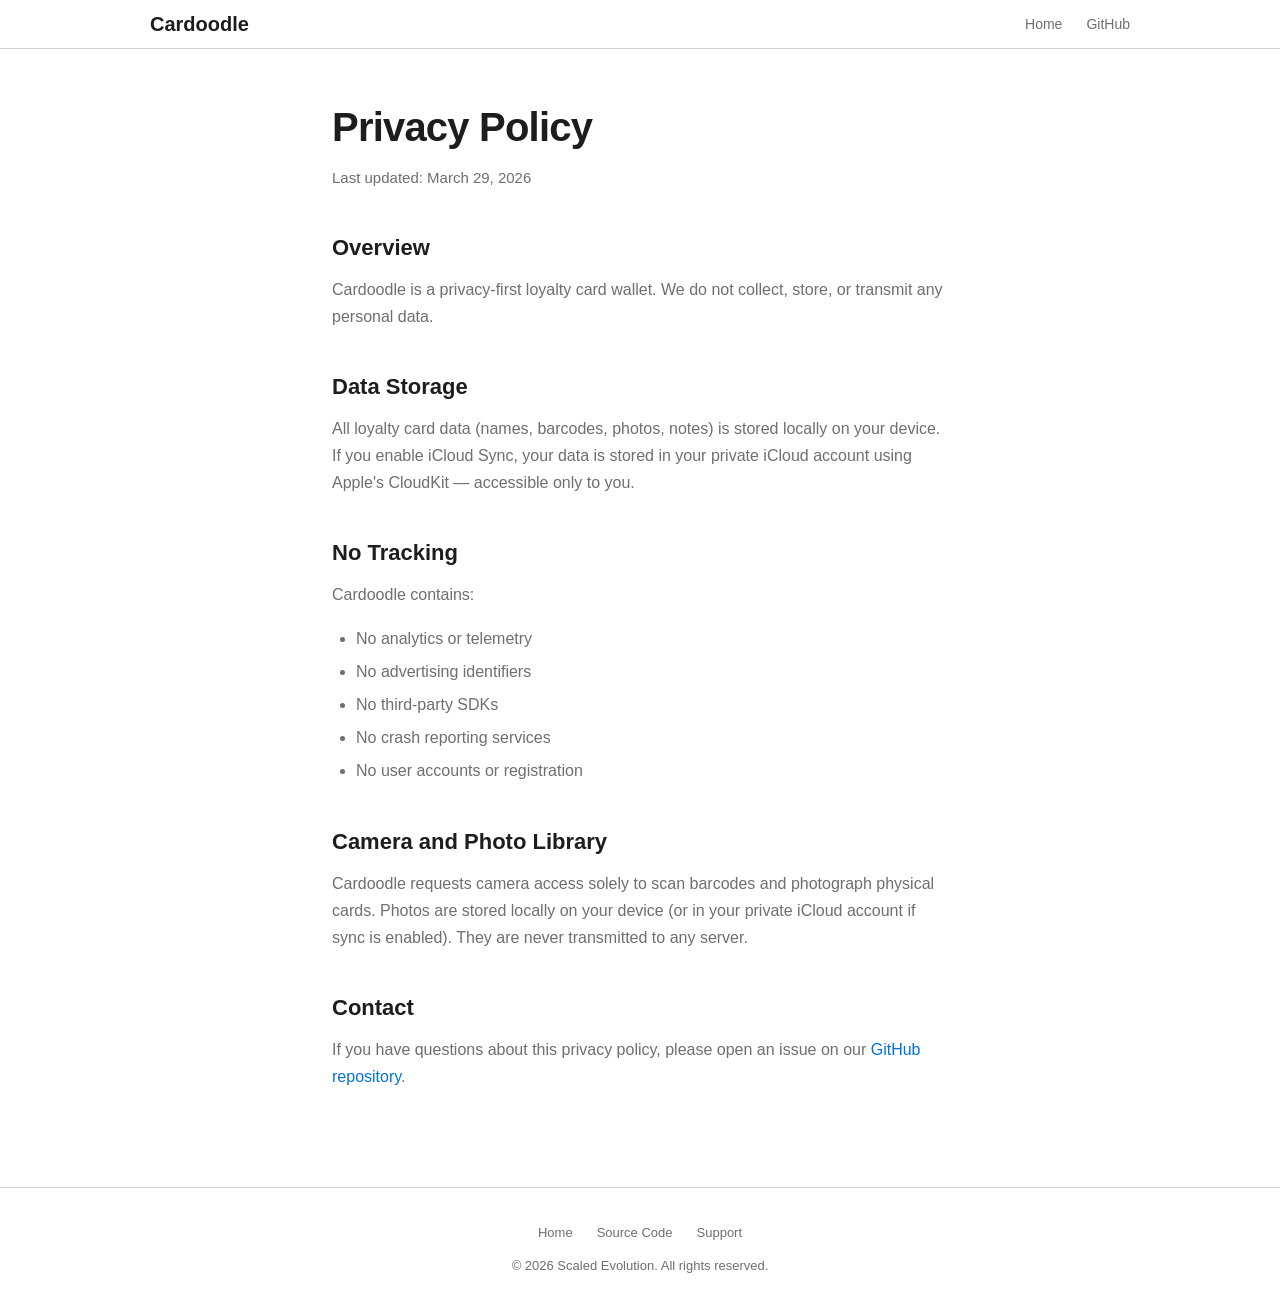
==== privacy.html @ b1c8ed81 "cardoodle landing page" ====
<!DOCTYPE html>
<html lang="en">
<head>
  <meta charset="UTF-8">
  <meta name="viewport" content="width=device-width, initial-scale=1.0">
  <title>Privacy Policy — Cardoodle</title>
  <meta name="description" content="Cardoodle privacy policy. Zero tracking, no analytics, no third-party SDKs.">
  <link rel="stylesheet" href="style.css">
</head>
<body>

  <nav class="nav">
    <div class="nav-inner">
      <a href="./" class="nav-brand">Cardoodle</a>
      <ul class="nav-links">
        <li><a href="./">Home</a></li>
        <li><a href="https://github.com/aykutaras/cardoodle">GitHub</a></li>
      </ul>
    </div>
  </nav>

  <main class="page-content">
    <h1>Privacy Policy</h1>
    <p class="last-updated">Last updated: March 29, 2026</p>

    <h2>Overview</h2>
    <p>
      Cardoodle is a privacy-first loyalty card wallet. We do not collect, store, or transmit any personal data.
    </p>

    <h2>Data Storage</h2>
    <p>
      All loyalty card data (names, barcodes, photos, notes) is stored locally on your device.
      If you enable iCloud Sync, your data is stored in your private iCloud account using
      Apple's CloudKit — accessible only to you.
    </p>

    <h2>No Tracking</h2>
    <p>Cardoodle contains:</p>
    <ul>
      <li>No analytics or telemetry</li>
      <li>No advertising identifiers</li>
      <li>No third-party SDKs</li>
      <li>No crash reporting services</li>
      <li>No user accounts or registration</li>
    </ul>

    <h2>Camera and Photo Library</h2>
    <p>
      Cardoodle requests camera access solely to scan barcodes and photograph physical cards.
      Photos are stored locally on your device (or in your private iCloud account if sync is enabled).
      They are never transmitted to any server.
    </p>

    <h2>Contact</h2>
    <p>
      If you have questions about this privacy policy, please open an issue on our
      <a href="https://github.com/aykutaras/cardoodle">GitHub repository</a>.
    </p>
  </main>

  <footer class="footer">
    <div class="footer-inner">
      <ul class="footer-links">
        <li><a href="./">Home</a></li>
        <li><a href="https://github.com/aykutaras/cardoodle">Source Code</a></li>
        <li><a href="https://github.com/aykutaras/cardoodle/issues">Support</a></li>
      </ul>
      <p class="footer-copy">&copy; 2026 Scaled Evolution. All rights reserved.</p>
    </div>
  </footer>

</body>
</html>
---- style.css ----
:root {
  --bg: #ffffff;
  --bg-secondary: #f5f5f7;
  --text: #1d1d1f;
  --text-secondary: #6e6e73;
  --accent: #0071e3;
  --accent-hover: #0077ed;
  --card-bg: #ffffff;
  --card-border: #d2d2d7;
  --hero-gradient: linear-gradient(180deg, #f5f5f7 0%, #ffffff 100%);
  --privacy-badge: #34c759;
}

@media (prefers-color-scheme: dark) {
  :root {
    --bg: #000000;
    --bg-secondary: #1c1c1e;
    --text: #f5f5f7;
    --text-secondary: #a1a1a6;
    --accent: #2997ff;
    --accent-hover: #40a9ff;
    --card-bg: #1c1c1e;
    --card-border: #38383a;
    --hero-gradient: linear-gradient(180deg, #1c1c1e 0%, #000000 100%);
    --privacy-badge: #30d158;
  }
}

* {
  margin: 0;
  padding: 0;
  box-sizing: border-box;
}

html {
  font-size: 16px;
  scroll-behavior: smooth;
}

body {
  font-family: -apple-system, BlinkMacSystemFont, "SF Pro Display", "SF Pro Text", "Helvetica Neue", Arial, sans-serif;
  background-color: var(--bg);
  color: var(--text);
  line-height: 1.5;
  -webkit-font-smoothing: antialiased;
}

a {
  color: var(--accent);
  text-decoration: none;
}

a:hover {
  color: var(--accent-hover);
  text-decoration: underline;
}

/* Navigation */
.nav {
  position: sticky;
  top: 0;
  z-index: 100;
  background-color: rgba(255, 255, 255, 0.8);
  backdrop-filter: saturate(180%) blur(20px);
  -webkit-backdrop-filter: saturate(180%) blur(20px);
  border-bottom: 1px solid var(--card-border);
  padding: 0 2rem;
}

@media (prefers-color-scheme: dark) {
  .nav {
    background-color: rgba(0, 0, 0, 0.8);
  }
}

.nav-inner {
  max-width: 980px;
  margin: 0 auto;
  display: flex;
  align-items: center;
  justify-content: space-between;
  height: 48px;
}

.nav-brand {
  font-size: 1.25rem;
  font-weight: 600;
  color: var(--text);
  text-decoration: none;
}

.nav-brand:hover {
  color: var(--text);
  text-decoration: none;
}

.nav-links {
  display: flex;
  gap: 1.5rem;
  list-style: none;
}

.nav-links a {
  font-size: 0.875rem;
  color: var(--text-secondary);
}

.nav-links a:hover {
  color: var(--text);
  text-decoration: none;
}

/* Hero Section */
.hero {
  background: var(--hero-gradient);
  text-align: center;
  padding: 5rem 2rem 4rem;
}

.hero-icon {
  width: 128px;
  height: 128px;
  border-radius: 28px;
  margin-bottom: 1.5rem;
  box-shadow: 0 4px 24px rgba(0, 0, 0, 0.12);
}

.hero h1 {
  font-size: 3rem;
  font-weight: 700;
  letter-spacing: -0.02em;
  margin-bottom: 0.75rem;
}

.hero .tagline {
  font-size: 1.25rem;
  color: var(--text-secondary);
  max-width: 600px;
  margin: 0 auto 2rem;
  line-height: 1.6;
}

.badge-row {
  display: flex;
  justify-content: center;
  gap: 1rem;
  flex-wrap: wrap;
}

.badge {
  display: inline-flex;
  align-items: center;
  gap: 0.375rem;
  background-color: var(--card-bg);
  border: 1px solid var(--card-border);
  border-radius: 100px;
  padding: 0.5rem 1rem;
  font-size: 0.875rem;
  color: var(--text-secondary);
}

.badge-dot {
  width: 8px;
  height: 8px;
  border-radius: 50%;
  background-color: var(--privacy-badge);
  flex-shrink: 0;
}

/* Sections */
.section {
  max-width: 980px;
  margin: 0 auto;
  padding: 5rem 2rem;
}

.section-title {
  font-size: 2rem;
  font-weight: 600;
  letter-spacing: -0.01em;
  text-align: center;
  margin-bottom: 0.5rem;
}

.section-subtitle {
  text-align: center;
  color: var(--text-secondary);
  font-size: 1.125rem;
  margin-bottom: 3rem;
}

/* Features Grid */
.features-grid {
  display: grid;
  grid-template-columns: repeat(auto-fit, minmax(280px, 1fr));
  gap: 1.5rem;
}

.feature-card {
  background-color: var(--card-bg);
  border: 1px solid var(--card-border);
  border-radius: 16px;
  padding: 2rem;
}

.feature-icon {
  font-size: 2rem;
  margin-bottom: 0.75rem;
  display: block;
}

.feature-card h3 {
  font-size: 1.125rem;
  font-weight: 600;
  margin-bottom: 0.5rem;
}

.feature-card p {
  color: var(--text-secondary);
  font-size: 0.9375rem;
  line-height: 1.5;
}

/* Privacy Banner */
.privacy-banner {
  background-color: var(--bg-secondary);
  border-radius: 20px;
  padding: 3rem 2rem;
  text-align: center;
  max-width: 980px;
  margin: 0 auto 5rem;
}

.privacy-banner h2 {
  font-size: 1.75rem;
  font-weight: 600;
  margin-bottom: 1rem;
}

.privacy-banner p {
  color: var(--text-secondary);
  font-size: 1.0625rem;
  max-width: 640px;
  margin: 0 auto 1.5rem;
  line-height: 1.6;
}

.privacy-list {
  display: flex;
  justify-content: center;
  gap: 2rem;
  flex-wrap: wrap;
  list-style: none;
  margin-bottom: 1.5rem;
}

.privacy-list li {
  display: flex;
  align-items: center;
  gap: 0.5rem;
  font-size: 0.9375rem;
  color: var(--text-secondary);
}

.privacy-check {
  color: var(--privacy-badge);
  font-weight: 700;
}

.btn {
  display: inline-block;
  padding: 0.75rem 1.5rem;
  border-radius: 100px;
  font-size: 0.9375rem;
  font-weight: 500;
  transition: background-color 0.2s;
}

.btn-primary {
  background-color: var(--accent);
  color: #fff;
}

.btn-primary:hover {
  background-color: var(--accent-hover);
  color: #fff;
  text-decoration: none;
}

.btn-secondary {
  background-color: var(--bg-secondary);
  color: var(--text);
  border: 1px solid var(--card-border);
}

.btn-secondary:hover {
  background-color: var(--card-border);
  text-decoration: none;
}

/* Open Source Section */
.open-source {
  text-align: center;
  padding: 4rem 2rem;
}

.open-source h2 {
  font-size: 1.75rem;
  font-weight: 600;
  margin-bottom: 0.75rem;
}

.open-source p {
  color: var(--text-secondary);
  font-size: 1.0625rem;
  max-width: 560px;
  margin: 0 auto 1.5rem;
  line-height: 1.6;
}

/* Footer */
.footer {
  border-top: 1px solid var(--card-border);
  padding: 2rem;
  text-align: center;
}

.footer-inner {
  max-width: 980px;
  margin: 0 auto;
  display: flex;
  flex-direction: column;
  align-items: center;
  gap: 0.75rem;
}

.footer-links {
  display: flex;
  gap: 1.5rem;
  list-style: none;
  flex-wrap: wrap;
  justify-content: center;
}

.footer-links a {
  font-size: 0.8125rem;
  color: var(--text-secondary);
}

.footer-links a:hover {
  color: var(--text);
}

.footer-copy {
  font-size: 0.8125rem;
  color: var(--text-secondary);
}

/* Barcode Types */
.barcode-types {
  display: flex;
  justify-content: center;
  gap: 1rem;
  flex-wrap: wrap;
  margin-top: 2rem;
}

.barcode-tag {
  background-color: var(--bg-secondary);
  border: 1px solid var(--card-border);
  border-radius: 8px;
  padding: 0.375rem 0.75rem;
  font-size: 0.8125rem;
  color: var(--text-secondary);
  font-family: "SF Mono", SFMono-Regular, Menlo, Consolas, monospace;
}

/* Privacy Page */
.page-content {
  max-width: 680px;
  margin: 0 auto;
  padding: 3rem 2rem 5rem;
}

.page-content h1 {
  font-size: 2.5rem;
  font-weight: 700;
  letter-spacing: -0.02em;
  margin-bottom: 0.5rem;
}

.page-content .last-updated {
  color: var(--text-secondary);
  font-size: 0.9375rem;
  margin-bottom: 2.5rem;
}

.page-content h2 {
  font-size: 1.375rem;
  font-weight: 600;
  margin-top: 2.5rem;
  margin-bottom: 0.75rem;
}

.page-content p {
  color: var(--text-secondary);
  font-size: 1rem;
  line-height: 1.7;
  margin-bottom: 1rem;
}

.page-content ul {
  color: var(--text-secondary);
  font-size: 1rem;
  line-height: 1.7;
  padding-left: 1.5rem;
  margin-bottom: 1rem;
}

.page-content li {
  margin-bottom: 0.375rem;
}

/* Responsive */
@media (max-width: 600px) {
  .hero h1 {
    font-size: 2rem;
  }

  .hero .tagline {
    font-size: 1.0625rem;
  }

  .section-title {
    font-size: 1.5rem;
  }

  .privacy-list {
    flex-direction: column;
    align-items: center;
    gap: 0.75rem;
  }

  .nav-links {
    gap: 1rem;
  }

  .page-content h1 {
    font-size: 1.75rem;
  }
}
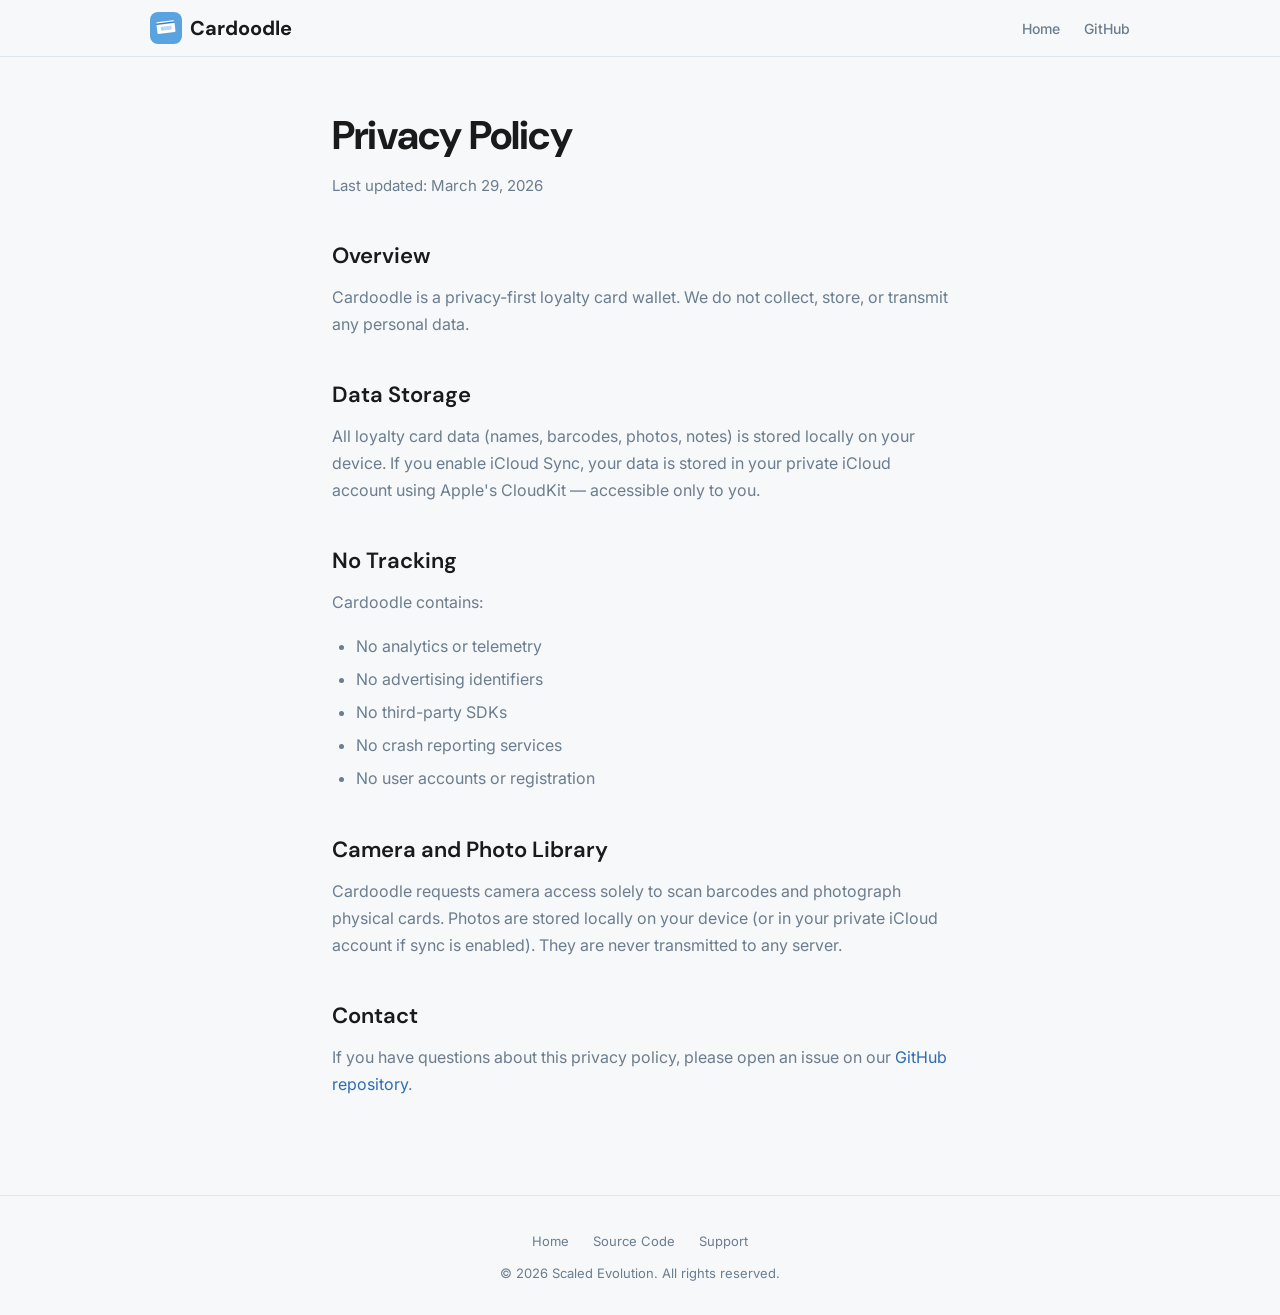
==== commit 7b9ff515: "new style" ====
--- a/privacy.html
+++ b/privacy.html
@@ -5,13 +5,19 @@
   <meta name="viewport" content="width=device-width, initial-scale=1.0">
   <title>Privacy Policy — Cardoodle</title>
   <meta name="description" content="Cardoodle privacy policy. Zero tracking, no analytics, no third-party SDKs.">
+  <link rel="preconnect" href="https://fonts.googleapis.com">
+  <link rel="preconnect" href="https://fonts.gstatic.com" crossorigin>
+  <link href="https://fonts.googleapis.com/css2?family=DM+Sans:wght@500;700&family=Inter:wght@400;500;600&display=swap" rel="stylesheet">
   <link rel="stylesheet" href="style.css">
 </head>
 <body>
 
   <nav class="nav">
     <div class="nav-inner">
-      <a href="./" class="nav-brand">Cardoodle</a>
+      <a href="./" class="nav-brand">
+        <img src="img/cardoodle.png" alt="Cardoodle" class="nav-logo">
+        Cardoodle
+      </a>
       <ul class="nav-links">
         <li><a href="./">Home</a></li>
         <li><a href="https://github.com/aykutaras/cardoodle">GitHub</a></li>
--- a/style.css
+++ b/style.css
@@ -1,28 +1,38 @@
 :root {
-  --bg: #ffffff;
-  --bg-secondary: #f5f5f7;
-  --text: #1d1d1f;
-  --text-secondary: #6e6e73;
-  --accent: #0071e3;
-  --accent-hover: #0077ed;
-  --card-bg: #ffffff;
-  --card-border: #d2d2d7;
-  --hero-gradient: linear-gradient(180deg, #f5f5f7 0%, #ffffff 100%);
-  --privacy-badge: #34c759;
+  --primary: #2D6CB5;
+  --primary-light: #E8F1FA;
+  --primary-dark: #1E4A7A;
+  --primary-muted: #A7C7E7;
+  --accent: #E8913A;
+  --accent-hover: #D07E2E;
+  --bg: #F6F8FA;
+  --bg-secondary: #FFFFFF;
+  --text: #1A1A1A;
+  --text-secondary: #6B7D8E;
+  --card-bg: #FFFFFF;
+  --card-border: rgba(45, 108, 181, 0.12);
+  --hero-gradient: linear-gradient(160deg, #E8F1FA 0%, #F6F8FA 50%, #FFF5EB 100%);
+  --privacy-badge: #2E9B54;
+  --nav-bg: rgba(246, 248, 250, 0.85);
 }
 
 @media (prefers-color-scheme: dark) {
   :root {
-    --bg: #000000;
-    --bg-secondary: #1c1c1e;
-    --text: #f5f5f7;
-    --text-secondary: #a1a1a6;
-    --accent: #2997ff;
-    --accent-hover: #40a9ff;
-    --card-bg: #1c1c1e;
-    --card-border: #38383a;
-    --hero-gradient: linear-gradient(180deg, #1c1c1e 0%, #000000 100%);
-    --privacy-badge: #30d158;
+    --primary: #5DA3E6;
+    --primary-light: #1A2D42;
+    --primary-dark: #89BEF0;
+    --primary-muted: #3D6A9E;
+    --accent: #F0A856;
+    --accent-hover: #E8913A;
+    --bg: #0F1419;
+    --bg-secondary: #1A2029;
+    --text: #F0F0F0;
+    --text-secondary: #94A3B3;
+    --card-bg: #1A2029;
+    --card-border: rgba(93, 163, 230, 0.15);
+    --hero-gradient: linear-gradient(160deg, #1A2D42 0%, #0F1419 50%, #2A1F14 100%);
+    --privacy-badge: #4FC97A;
+    --nav-bg: rgba(15, 20, 25, 0.85);
   }
 }
 
@@ -38,20 +48,24 @@
 }
 
 body {
-  font-family: -apple-system, BlinkMacSystemFont, "SF Pro Display", "SF Pro Text", "Helvetica Neue", Arial, sans-serif;
+  font-family: 'Inter', -apple-system, BlinkMacSystemFont, sans-serif;
   background-color: var(--bg);
   color: var(--text);
   line-height: 1.5;
   -webkit-font-smoothing: antialiased;
 }
 
+h1, h2, h3, .nav-brand {
+  font-family: 'DM Sans', -apple-system, BlinkMacSystemFont, sans-serif;
+}
+
 a {
-  color: var(--accent);
+  color: var(--primary);
   text-decoration: none;
 }
 
 a:hover {
-  color: var(--accent-hover);
+  color: var(--primary-dark);
   text-decoration: underline;
 }
 
@@ -60,33 +74,30 @@
   position: sticky;
   top: 0;
   z-index: 100;
-  background-color: rgba(255, 255, 255, 0.8);
+  background-color: var(--nav-bg);
   backdrop-filter: saturate(180%) blur(20px);
   -webkit-backdrop-filter: saturate(180%) blur(20px);
   border-bottom: 1px solid var(--card-border);
   padding: 0 2rem;
 }
 
-@media (prefers-color-scheme: dark) {
-  .nav {
-    background-color: rgba(0, 0, 0, 0.8);
-  }
-}
-
 .nav-inner {
   max-width: 980px;
   margin: 0 auto;
   display: flex;
   align-items: center;
   justify-content: space-between;
-  height: 48px;
+  height: 56px;
 }
 
 .nav-brand {
   font-size: 1.25rem;
-  font-weight: 600;
+  font-weight: 700;
   color: var(--text);
   text-decoration: none;
+  display: inline-flex;
+  align-items: center;
+  gap: 0.5rem;
 }
 
 .nav-brand:hover {
@@ -94,6 +105,12 @@
   text-decoration: none;
 }
 
+.nav-logo {
+  width: 32px;
+  height: 32px;
+  border-radius: 8px;
+}
+
 .nav-links {
   display: flex;
   gap: 1.5rem;
@@ -103,6 +120,7 @@
 .nav-links a {
   font-size: 0.875rem;
   color: var(--text-secondary);
+  font-weight: 500;
 }
 
 .nav-links a:hover {
@@ -113,37 +131,48 @@
 /* Hero Section */
 .hero {
   background: var(--hero-gradient);
-  text-align: center;
   padding: 5rem 2rem 4rem;
+  display: flex;
+  align-items: center;
+  justify-content: center;
+  gap: 4rem;
+}
+
+.hero-content {
+  text-align: left;
+  max-width: 480px;
 }
 
 .hero-icon {
-  width: 128px;
-  height: 128px;
-  border-radius: 28px;
-  margin-bottom: 1.5rem;
-  box-shadow: 0 4px 24px rgba(0, 0, 0, 0.12);
+  width: 96px;
+  height: 96px;
+  border-radius: 22px;
+  margin-bottom: 1.25rem;
+  box-shadow: 0 8px 32px rgba(45, 108, 181, 0.2);
 }
 
 .hero h1 {
-  font-size: 3rem;
+  font-size: 3.25rem;
   font-weight: 700;
-  letter-spacing: -0.02em;
+  letter-spacing: -0.03em;
   margin-bottom: 0.75rem;
+  background: linear-gradient(135deg, var(--primary) 0%, var(--primary-dark) 100%);
+  -webkit-background-clip: text;
+  -webkit-text-fill-color: transparent;
+  background-clip: text;
 }
 
 .hero .tagline {
-  font-size: 1.25rem;
-  color: var(--text-secondary);
-  max-width: 600px;
-  margin: 0 auto 2rem;
-  line-height: 1.6;
+  font-size: 1.125rem;
+  color: var(--text-secondary);
+  max-width: 440px;
+  margin-bottom: 1.75rem;
+  line-height: 1.7;
 }
 
 .badge-row {
   display: flex;
-  justify-content: center;
-  gap: 1rem;
+  gap: 0.75rem;
   flex-wrap: wrap;
 }
 
@@ -155,8 +184,9 @@
   border: 1px solid var(--card-border);
   border-radius: 100px;
   padding: 0.5rem 1rem;
-  font-size: 0.875rem;
-  color: var(--text-secondary);
+  font-size: 0.8125rem;
+  color: var(--text-secondary);
+  font-weight: 500;
 }
 
 .badge-dot {
@@ -167,6 +197,199 @@
   flex-shrink: 0;
 }
 
+/* Device Mockups */
+.hero-devices {
+  position: relative;
+  flex-shrink: 0;
+}
+
+.device-iphone {
+  position: relative;
+  z-index: 2;
+}
+
+.device-frame {
+  width: 260px;
+  height: 530px;
+  background: #1A1A1A;
+  border-radius: 40px;
+  padding: 12px;
+  box-shadow:
+    0 20px 60px rgba(0, 0, 0, 0.25),
+    inset 0 0 0 2px rgba(255, 255, 255, 0.1);
+  position: relative;
+}
+
+.device-notch {
+  width: 100px;
+  height: 28px;
+  background: #1A1A1A;
+  border-radius: 0 0 18px 18px;
+  position: absolute;
+  top: 12px;
+  left: 50%;
+  transform: translateX(-50%);
+  z-index: 2;
+}
+
+.device-screen {
+  width: 100%;
+  height: 100%;
+  background: var(--bg);
+  border-radius: 30px;
+  overflow: hidden;
+  position: relative;
+}
+
+.screen-placeholder {
+  padding: 48px 16px 16px;
+  display: flex;
+  flex-direction: column;
+  gap: 10px;
+}
+
+.screen-header {
+  font-family: 'DM Sans', sans-serif;
+  font-size: 18px;
+  font-weight: 700;
+  color: var(--text);
+  margin-bottom: 4px;
+}
+
+.placeholder-card {
+  background: var(--card-color);
+  border-radius: 14px;
+  height: 72px;
+  position: relative;
+  overflow: hidden;
+}
+
+.placeholder-card::before {
+  content: '';
+  position: absolute;
+  top: 14px;
+  left: 16px;
+  width: 45%;
+  height: 10px;
+  background: rgba(255, 255, 255, 0.35);
+  border-radius: 5px;
+}
+
+.placeholder-card::after {
+  content: '';
+  display: block;
+  position: absolute;
+  bottom: 14px;
+  left: 16px;
+  width: 55%;
+  height: 16px;
+  background: repeating-linear-gradient(
+    90deg,
+    rgba(255, 255, 255, 0.3) 0px,
+    rgba(255, 255, 255, 0.3) 2px,
+    transparent 2px,
+    transparent 4px
+  );
+  border-radius: 2px;
+}
+
+/* Apple Watch */
+.device-watch {
+  position: absolute;
+  bottom: -10px;
+  right: -70px;
+  z-index: 3;
+}
+
+.watch-frame {
+  width: 130px;
+  height: 162px;
+  background: #2A2A2A;
+  border-radius: 32px;
+  padding: 10px;
+  box-shadow:
+    0 12px 40px rgba(0, 0, 0, 0.2),
+    inset 0 0 0 1.5px rgba(255, 255, 255, 0.08);
+  position: relative;
+}
+
+.watch-crown {
+  width: 6px;
+  height: 22px;
+  background: #3A3A3A;
+  border-radius: 3px;
+  position: absolute;
+  right: -4px;
+  top: 42%;
+  transform: translateY(-50%);
+}
+
+.watch-button {
+  width: 6px;
+  height: 12px;
+  background: #3A3A3A;
+  border-radius: 3px;
+  position: absolute;
+  right: -4px;
+  top: 58%;
+}
+
+.watch-screen {
+  width: 100%;
+  height: 100%;
+  background: #000;
+  border-radius: 24px;
+  overflow: hidden;
+  padding: 14px 10px;
+  display: flex;
+  flex-direction: column;
+  gap: 6px;
+}
+
+.watch-screen-header {
+  font-family: 'DM Sans', sans-serif;
+  font-size: 11px;
+  font-weight: 700;
+  color: #F0F0F0;
+  margin-bottom: 2px;
+}
+
+.placeholder-card-sm {
+  background: var(--card-color);
+  border-radius: 10px;
+  height: 44px;
+  position: relative;
+  overflow: hidden;
+}
+
+.placeholder-card-sm::before {
+  content: '';
+  position: absolute;
+  top: 10px;
+  left: 10px;
+  width: 50%;
+  height: 7px;
+  background: rgba(255, 255, 255, 0.35);
+  border-radius: 3px;
+}
+
+.placeholder-card-sm::after {
+  content: '';
+  position: absolute;
+  bottom: 8px;
+  left: 10px;
+  width: 40%;
+  height: 10px;
+  background: repeating-linear-gradient(
+    90deg,
+    rgba(255, 255, 255, 0.3) 0px,
+    rgba(255, 255, 255, 0.3) 1.5px,
+    transparent 1.5px,
+    transparent 3px
+  );
+  border-radius: 2px;
+}
+
 /* Sections */
 .section {
   max-width: 980px;
@@ -176,8 +399,8 @@
 
 .section-title {
   font-size: 2rem;
-  font-weight: 600;
-  letter-spacing: -0.01em;
+  font-weight: 700;
+  letter-spacing: -0.02em;
   text-align: center;
   margin-bottom: 0.5rem;
 }
@@ -185,7 +408,7 @@
 .section-subtitle {
   text-align: center;
   color: var(--text-secondary);
-  font-size: 1.125rem;
+  font-size: 1.0625rem;
   margin-bottom: 3rem;
 }
 
@@ -201,12 +424,29 @@
   border: 1px solid var(--card-border);
   border-radius: 16px;
   padding: 2rem;
+  transition: transform 0.3s ease, box-shadow 0.3s ease;
+}
+
+.feature-card:hover {
+  transform: translateY(-4px);
+  box-shadow: 0 8px 24px rgba(45, 108, 181, 0.1);
+}
+
+.feature-icon-wrap {
+  width: 48px;
+  height: 48px;
+  border-radius: 12px;
+  background: color-mix(in srgb, var(--icon-color) 12%, transparent);
+  display: flex;
+  align-items: center;
+  justify-content: center;
+  margin-bottom: 0.75rem;
 }
 
 .feature-icon {
-  font-size: 2rem;
-  margin-bottom: 0.75rem;
+  font-size: 1.5rem;
   display: block;
+  line-height: 1;
 }
 
 .feature-card h3 {
@@ -218,23 +458,55 @@
 .feature-card p {
   color: var(--text-secondary);
   font-size: 0.9375rem;
-  line-height: 1.5;
+  line-height: 1.6;
 }
 
 /* Privacy Banner */
+#privacy {
+  padding: 0 2rem 5rem;
+}
+
 .privacy-banner {
-  background-color: var(--bg-secondary);
-  border-radius: 20px;
-  padding: 3rem 2rem;
+  background: linear-gradient(135deg, var(--primary-light) 0%, var(--bg-secondary) 100%);
+  border: 1px solid var(--card-border);
+  border-radius: 24px;
+  padding: 3.5rem 2.5rem;
   text-align: center;
   max-width: 980px;
-  margin: 0 auto 5rem;
+  margin: 0 auto;
+  position: relative;
+  overflow: hidden;
+}
+
+.privacy-banner::before {
+  content: '';
+  position: absolute;
+  top: -50px;
+  right: -50px;
+  width: 180px;
+  height: 180px;
+  background: rgba(46, 155, 84, 0.06);
+  border-radius: 50%;
+  pointer-events: none;
+}
+
+.privacy-banner::after {
+  content: '';
+  position: absolute;
+  bottom: -30px;
+  left: -30px;
+  width: 120px;
+  height: 120px;
+  background: rgba(45, 108, 181, 0.05);
+  border-radius: 50%;
+  pointer-events: none;
 }
 
 .privacy-banner h2 {
   font-size: 1.75rem;
-  font-weight: 600;
+  font-weight: 700;
   margin-bottom: 1rem;
+  position: relative;
 }
 
 .privacy-banner p {
@@ -242,7 +514,8 @@
   font-size: 1.0625rem;
   max-width: 640px;
   margin: 0 auto 1.5rem;
-  line-height: 1.6;
+  line-height: 1.7;
+  position: relative;
 }
 
 .privacy-list {
@@ -252,6 +525,7 @@
   flex-wrap: wrap;
   list-style: none;
   margin-bottom: 1.5rem;
+  position: relative;
 }
 
 .privacy-list li {
@@ -260,53 +534,70 @@
   gap: 0.5rem;
   font-size: 0.9375rem;
   color: var(--text-secondary);
+  font-weight: 500;
 }
 
 .privacy-check {
+  width: 24px;
+  height: 24px;
+  border-radius: 50%;
+  background: rgba(46, 155, 84, 0.12);
   color: var(--privacy-badge);
+  display: inline-flex;
+  align-items: center;
+  justify-content: center;
+  font-size: 0.75rem;
   font-weight: 700;
-}
-
+  flex-shrink: 0;
+}
+
+/* Buttons */
 .btn {
   display: inline-block;
-  padding: 0.75rem 1.5rem;
+  padding: 0.75rem 1.75rem;
   border-radius: 100px;
   font-size: 0.9375rem;
-  font-weight: 500;
-  transition: background-color 0.2s;
+  font-weight: 600;
+  transition: all 0.25s ease;
+  position: relative;
 }
 
 .btn-primary {
   background-color: var(--accent);
   color: #fff;
+  box-shadow: 0 4px 14px rgba(232, 145, 58, 0.3);
 }
 
 .btn-primary:hover {
   background-color: var(--accent-hover);
   color: #fff;
   text-decoration: none;
+  transform: translateY(-1px);
+  box-shadow: 0 6px 20px rgba(232, 145, 58, 0.4);
 }
 
 .btn-secondary {
-  background-color: var(--bg-secondary);
-  color: var(--text);
-  border: 1px solid var(--card-border);
+  background-color: var(--primary-light);
+  color: var(--primary);
+  border: 1px solid rgba(45, 108, 181, 0.2);
 }
 
 .btn-secondary:hover {
-  background-color: var(--card-border);
+  background-color: var(--primary);
+  color: #fff;
   text-decoration: none;
+  transform: translateY(-1px);
 }
 
 /* Open Source Section */
 .open-source {
   text-align: center;
-  padding: 4rem 2rem;
+  padding: 4rem 2rem 5rem;
 }
 
 .open-source h2 {
   font-size: 1.75rem;
-  font-weight: 600;
+  font-weight: 700;
   margin-bottom: 0.75rem;
 }
 
@@ -314,8 +605,21 @@
   color: var(--text-secondary);
   font-size: 1.0625rem;
   max-width: 560px;
-  margin: 0 auto 1.5rem;
-  line-height: 1.6;
+  margin: 0 auto 1.25rem;
+  line-height: 1.7;
+}
+
+.code-block {
+  background: var(--bg-secondary);
+  border: 1px solid var(--card-border);
+  border-radius: 10px;
+  padding: 0.75rem 1.5rem;
+  margin: 0 auto 1.75rem;
+  max-width: 520px;
+  font-family: 'SF Mono', SFMono-Regular, Menlo, Consolas, monospace;
+  font-size: 0.8125rem;
+  color: var(--primary);
+  user-select: all;
 }
 
 /* Footer */
@@ -360,19 +664,25 @@
 .barcode-types {
   display: flex;
   justify-content: center;
-  gap: 1rem;
+  gap: 0.75rem;
   flex-wrap: wrap;
-  margin-top: 2rem;
+  margin-top: 2.5rem;
 }
 
 .barcode-tag {
   background-color: var(--bg-secondary);
   border: 1px solid var(--card-border);
+  border-bottom: 2px solid var(--primary);
   border-radius: 8px;
   padding: 0.375rem 0.75rem;
   font-size: 0.8125rem;
   color: var(--text-secondary);
-  font-family: "SF Mono", SFMono-Regular, Menlo, Consolas, monospace;
+  font-family: 'SF Mono', SFMono-Regular, Menlo, Consolas, monospace;
+  transition: transform 0.2s ease;
+}
+
+.barcode-tag:hover {
+  transform: translateY(-2px);
 }
 
 /* Privacy Page */
@@ -421,14 +731,82 @@
   margin-bottom: 0.375rem;
 }
 
-/* Responsive */
+/* Scroll Animations */
+.feature-card,
+.privacy-banner,
+.open-source,
+.hero-devices {
+  opacity: 0;
+  transform: translateY(24px);
+  transition: opacity 0.6s ease, transform 0.6s ease;
+}
+
+.feature-card.in-view,
+.privacy-banner.in-view,
+.open-source.in-view,
+.hero-devices.in-view {
+  opacity: 1;
+  transform: translateY(0);
+}
+
+.feature-card:nth-child(2) { transition-delay: 0.08s; }
+.feature-card:nth-child(3) { transition-delay: 0.16s; }
+.feature-card:nth-child(4) { transition-delay: 0.24s; }
+.feature-card:nth-child(5) { transition-delay: 0.32s; }
+.feature-card:nth-child(6) { transition-delay: 0.4s; }
+
+/* Responsive — Tablet */
+@media (max-width: 768px) {
+  .hero {
+    flex-direction: column;
+    text-align: center;
+    padding: 3rem 1.5rem 2.5rem;
+    gap: 2.5rem;
+  }
+
+  .hero-content {
+    text-align: center;
+    max-width: 100%;
+  }
+
+  .hero .tagline {
+    margin-left: auto;
+    margin-right: auto;
+  }
+
+  .badge-row {
+    justify-content: center;
+  }
+
+  .hero-devices {
+    transform: scale(0.8);
+    transform-origin: center top;
+  }
+}
+
+/* Responsive — Mobile */
 @media (max-width: 600px) {
   .hero h1 {
-    font-size: 2rem;
+    font-size: 2.25rem;
   }
 
   .hero .tagline {
-    font-size: 1.0625rem;
+    font-size: 1rem;
+  }
+
+  .hero-icon {
+    width: 72px;
+    height: 72px;
+    border-radius: 18px;
+  }
+
+  .hero-devices {
+    transform: scale(0.65);
+    transform-origin: center top;
+  }
+
+  .device-watch {
+    display: none;
   }
 
   .section-title {
@@ -441,6 +819,10 @@
     gap: 0.75rem;
   }
 
+  .privacy-banner {
+    padding: 2.5rem 1.5rem;
+  }
+
   .nav-links {
     gap: 1rem;
   }
@@ -448,4 +830,13 @@
   .page-content h1 {
     font-size: 1.75rem;
   }
-}
+
+  .features-grid {
+    grid-template-columns: 1fr;
+  }
+
+  .code-block {
+    font-size: 0.75rem;
+    padding: 0.625rem 1rem;
+  }
+}
